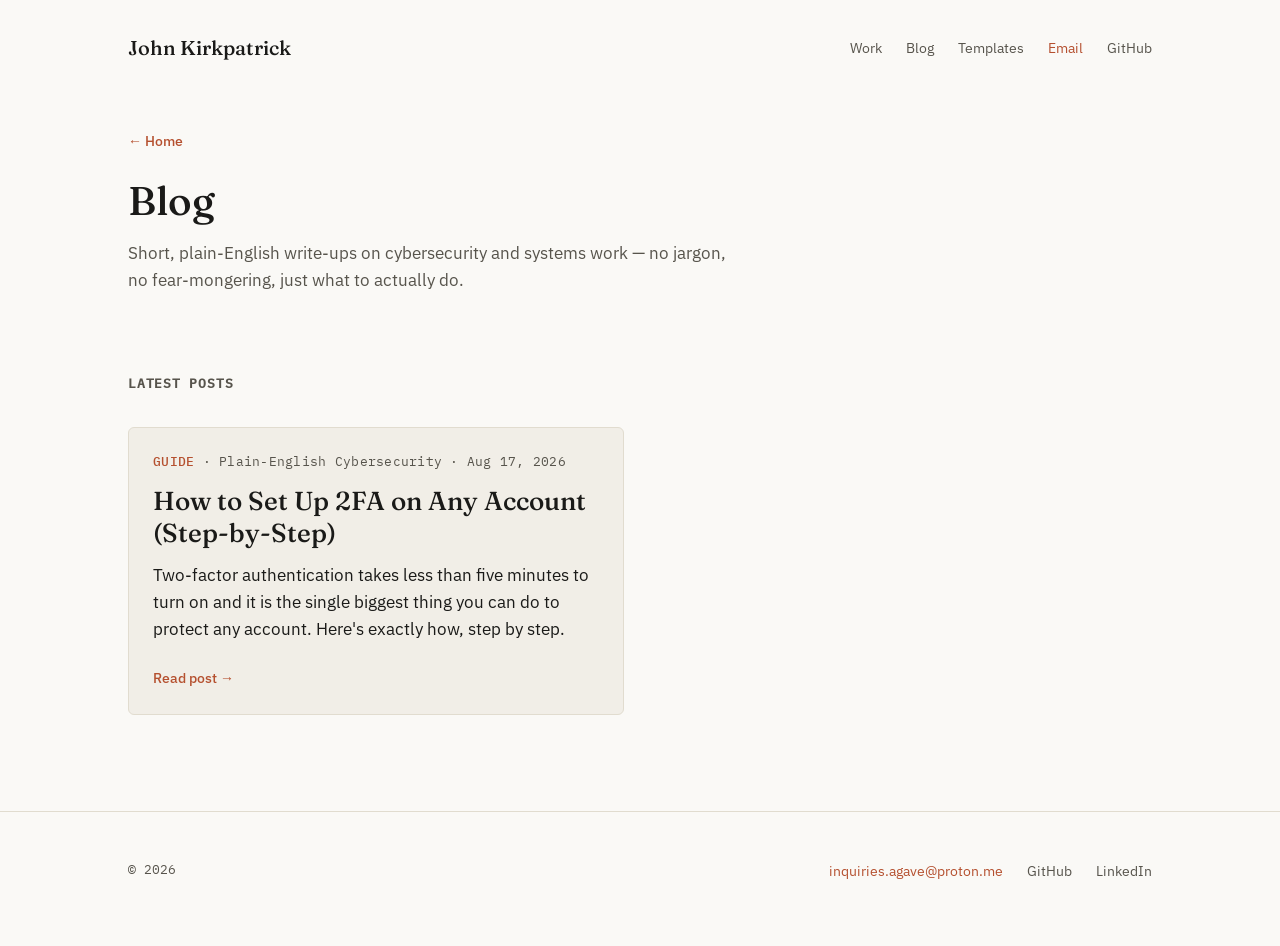
==== blog/index.html @ 3819a46a "first blog post" ====
<!doctype html>
<html lang="en">
<head>
<meta charset="utf-8" />
<meta name="viewport" content="width=device-width, initial-scale=1" />
<meta http-equiv="Content-Security-Policy" content="default-src 'self'; img-src 'self'; style-src 'self'; script-src 'self'; base-uri 'self'; object-src 'none'; form-action 'none'" />
<title>Blog — John Kirkpatrick</title>
<meta name="description" content="Plain-English guides on cybersecurity and systems work, written for people who aren't in IT." />
<meta property="og:type" content="website" />
<meta property="og:title" content="Blog — John Kirkpatrick" />
<meta property="og:description" content="Plain-English guides on cybersecurity and systems work, written for people who aren't in IT." />
<meta property="og:image" content="https://www.johnleokirkpatrick.com/assets/portrait.jpg" />
<meta property="og:url" content="https://www.johnleokirkpatrick.com/blog/" />
<meta name="twitter:card" content="summary" />
<meta name="twitter:title" content="Blog — John Kirkpatrick" />
<meta name="twitter:description" content="Plain-English guides on cybersecurity and systems work, written for people who aren't in IT." />
<meta name="twitter:image" content="https://www.johnleokirkpatrick.com/assets/portrait.jpg" />
<link rel="stylesheet" href="../css/styles.css" />
</head>
<body>

  <header class="site">
    <div class="wrap">
      <span class="site-name">John Kirkpatrick</span>
      <nav class="header-links">
        <a href="../index.html#work">Work</a>
        <a href="./">Blog</a>
        <a href="../templates/">Templates</a>
        <a class="contact" href="mailto:inquiries.agave@proton.me">Email</a>
        <a href="https://github.com/jleok" target="_blank" rel="noopener">GitHub</a>
      </nav>
    </div>
  </header>

  <div class="detail-top">
    <div class="wrap">
      <a class="back-link" href="../index.html">← Home</a>
    </div>
  </div>

  <section class="blog-intro">
    <div class="wrap">
      <h1>Blog</h1>
      <p>
        Short, plain-English write-ups on cybersecurity and systems work —
        no jargon, no fear-mongering, just what to actually do.
      </p>
    </div>
  </section>

  <section class="catalogue">
    <div class="wrap">
      <h2 class="work-eyebrow">Latest posts</h2>
      <div class="grid">

        <article class="card">
          <p class="meta"><span class="tag">GUIDE</span> · Plain-English Cybersecurity · Aug 17, 2026</p>
          <h3>How to Set Up 2FA on Any Account (Step-by-Step)</h3>
          <p>
            Two-factor authentication takes less than five minutes to turn
            on and it is the single biggest thing you can do to protect
            any account. Here's exactly how, step by step.
          </p>
          <a class="link" href="posts/how-to-set-up-2fa.html">Read post →</a>
        </article>

      </div>
    </div>
  </section>

  <footer class="site">
    <div class="wrap">
      <span class="footer-copy">© 2026</span>
      <nav class="footer-links">
        <a class="contact" href="mailto:inquiries.agave@proton.me">inquiries.agave@proton.me</a>
        <a href="https://github.com/jleok" target="_blank" rel="noopener">GitHub</a>
        <a href="https://linkedin.com/in/johnleok" target="_blank" rel="noopener">LinkedIn</a>
      </nav>
    </div>
  </footer>

  <script src="../js/reveal.js"></script>
</body>
</html>
---- css/styles.css ----
/* ============================================================
   John Kirkpatrick — personal site
   Design source: ../design/theme.md, layout.md, sitemap.md
   Self-hosted fonts (see ../fonts/) — no third-party requests.

   2026
   ============================================================ */

@font-face {
  font-family: "Fraunces";
  font-style: normal;
  font-weight: 400;
  font-display: swap;
  src: url("../fonts/fraunces-variable.woff2") format("woff2");
}
@font-face {
  font-family: "Fraunces";
  font-style: normal;
  font-weight: 500;
  font-display: swap;
  src: url("../fonts/fraunces-variable.woff2") format("woff2");
}
@font-face {
  font-family: "Fraunces";
  font-style: normal;
  font-weight: 600;
  font-display: swap;
  src: url("../fonts/fraunces-variable.woff2") format("woff2");
}
@font-face {
  font-family: "IBM Plex Sans";
  font-style: normal;
  font-weight: 400;
  font-display: swap;
  src: url("../fonts/ibm-plex-sans-variable.woff2") format("woff2");
}
@font-face {
  font-family: "IBM Plex Sans";
  font-style: normal;
  font-weight: 500;
  font-display: swap;
  src: url("../fonts/ibm-plex-sans-variable.woff2") format("woff2");
}
@font-face {
  font-family: "IBM Plex Sans";
  font-style: normal;
  font-weight: 600;
  font-display: swap;
  src: url("../fonts/ibm-plex-sans-variable.woff2") format("woff2");
}
@font-face {
  font-family: "IBM Plex Mono";
  font-style: normal;
  font-weight: 400;
  font-display: swap;
  src: url("../fonts/ibm-plex-mono-400.woff2") format("woff2");
}
@font-face {
  font-family: "IBM Plex Mono";
  font-style: normal;
  font-weight: 500;
  font-display: swap;
  src: url("../fonts/ibm-plex-mono-500.woff2") format("woff2");
}

:root{
  /* ---- palette (theme.md) ---- */
  --bg: #FAF9F6;
  --surface: #F1EEE7;
  --border: #E1DCCF;
  --text-primary: #1A1A18;
  --text-secondary: #57544C;
  --accent: #B5502F;
  --accent-strong: #9A4425;
  --accent-on-accent: #FFFFFF;

  /* ---- type ---- */
  --font-display: "Fraunces", Georgia, "Iowan Old Style", "Palatino Linotype", serif;
  --font-sans: "IBM Plex Sans", -apple-system, BlinkMacSystemFont, "Segoe UI", Helvetica, Arial, sans-serif;
  --font-mono: "IBM Plex Mono", ui-monospace, SFMono-Regular, Menlo, Consolas, "Liberation Mono", monospace;

  --text-display: 3rem;        /* 48px */
  --text-h1-detail: 2.5rem;    /* ~40px, project detail title */
  --text-h2: 1.625rem;         /* 26px, in-card title */
  --text-h3: 1.25rem;          /* 20px */
  --text-body: 1.0625rem;      /* 17px */
  --text-small: 0.875rem;      /* 14px */
  --text-meta: 0.8125rem;      /* 13px */

  /* ---- spacing scale (8px base) ---- */
  --space-1: 4px;
  --space-2: 8px;
  --space-3: 12px;
  --space-4: 16px;
  --space-5: 24px;
  --space-6: 32px;
  --space-7: 48px;
  --space-8: 64px;
  --space-9: 96px;
  --space-10: 128px;

  --content-max: 1120px;
  --gutter: 48px;
}

@media (max-width: 640px){
  :root{
    --text-display: 2.125rem;   /* 34px */
    --text-h1-detail: 1.875rem; /* ~30px */
    --text-h2: 1.375rem;
    --gutter: 24px;
  }
}

*{ box-sizing: border-box; }
html, body{ margin:0; padding:0; }
body{
  background: var(--bg);
  color: var(--text-primary);
  font-family: var(--font-sans);
  font-size: 16px;
  line-height: 1.6;
  -webkit-font-smoothing: antialiased;
}
a{ color: inherit; text-decoration: none; }

::selection{
  background: var(--accent);
  color: var(--accent-on-accent);
}

/* underline sweep — shared by nav links, back-link, and card links */
.header-links a,
.back-link,
.card .link{
  position: relative;
}
.header-links a::after,
.back-link::after,
.card .link::after{
  content: "";
  position: absolute;
  left: 0;
  bottom: -2px;
  width: 100%;
  height: 1px;
  background: currentColor;
  transform: scaleX(0);
  transform-origin: right;
  transition: transform .2s ease;
}
.header-links a:hover::after,
.back-link:hover::after,
.card:hover .link::after{
  transform: scaleX(1);
  transform-origin: left;
}

.wrap{
  max-width: var(--content-max);
  margin: 0 auto;
  padding-left: var(--gutter);
  padding-right: var(--gutter);
}

/* ---------------- header ---------------- */
header.site{
  padding-top: var(--space-6);
  padding-bottom: var(--space-6);
}
header.site .wrap{
  display: flex;
  align-items: center;
  justify-content: space-between;
  gap: var(--space-4);
  flex-wrap: wrap;
}
.site-name{
  font-family: var(--font-display);
  font-weight: 500;
  font-size: var(--text-h3);
}
.header-links{
  display: flex;
  align-items: center;
  gap: var(--space-5);
  font-size: var(--text-small);
}
.header-links a{ color: var(--text-secondary); transition: color .15s ease; }
.header-links a:hover{ color: var(--accent); }
.header-links a.contact{ color: var(--accent); }
.header-links a.contact:hover{ color: var(--accent-strong); }

/* ---------------- intro ---------------- */
.intro{
  padding-top: var(--space-9);
  padding-bottom: var(--space-8);
}
.intro-inner{
  display: flex;
  align-items: flex-start;
  justify-content: space-between;
  gap: var(--space-8);
}
.intro .measure{
  max-width: 640px;
  flex: 1 1 420px;
}
.intro h1{
  font-family: var(--font-display);
  font-weight: 600;
  font-size: var(--text-display);
  line-height: 1.1;
  margin: 0 0 var(--space-5) 0;
}
.intro p{
  font-size: var(--text-body);
  color: var(--text-secondary);
  margin: 0;
  max-width: 56ch;
}

/* portrait — real photo, kept in color (see theme.md: the warm wood tones
   already sit close to the palette, so grayscale was rejected). */
.intro-photo-block{
  flex: 0 0 auto;
  width: 220px;
}
.intro-photo{
  border: 1px solid var(--border);
  border-radius: 6px;
  overflow: hidden;
  background: var(--surface);
}
.intro-photo img{
  display: block;
  width: 100%;
  height: 100%;
  object-fit: cover;
}

/* ---------------- work index ---------------- */
.work,
.catalogue{
  padding-top: var(--space-6);
  padding-bottom: var(--space-9);
}
.work-eyebrow{
  font-family: var(--font-mono);
  font-size: var(--text-meta);
  letter-spacing: 0.06em;
  text-transform: uppercase;
  color: var(--text-secondary);
  margin: 0 0 var(--space-6) 0;
}
.grid{
  display: grid;
  grid-template-columns: repeat(2, 1fr);
  gap: var(--space-6);
}
@media (max-width: 1023px){
  .grid{ grid-template-columns: 1fr; }
  .intro-inner{ flex-direction: column; align-items: flex-start; gap: var(--space-6); }
  .intro-photo-block{ width: 160px; }
}

.card{
  display: flex;
  flex-direction: column;
  background: var(--surface);
  border: 1px solid var(--border);
  border-radius: 6px;
  padding: var(--space-5);
  transition: border-color .15s ease, transform .15s ease, box-shadow .15s ease;
}
.card:hover{
  border-color: var(--accent);
  transform: translateY(-4px);
  box-shadow: 0 8px 24px rgba(26, 26, 24, 0.08);
}

/* scroll-in reveal — class added by js/reveal.js only when JS runs and
   the user hasn't asked for reduced motion; cards are visible by default
   otherwise, so a JS failure never leaves content stuck invisible. */
.card.will-reveal{
  opacity: 0;
  transform: translateY(16px);
  transition: opacity .5s ease, transform .5s ease;
}
.card.will-reveal.is-visible{
  opacity: 1;
  transform: translateY(0);
}
.card.will-reveal:hover{
  transform: translateY(-4px);
}

/* card photo — same frame language as .intro-photo (border, radius,
   surface fill, no shadow), inset within the existing card padding
   rather than full-bleed, so it reads as one more block in the card,
   not a different component. */
.card-photo{
  border: 1px solid var(--border);
  border-radius: 6px;
  overflow: hidden;
  background: var(--surface);
  aspect-ratio: 16 / 9;
  margin: 0 0 var(--space-4) 0;
}
.card-photo img{
  display: block;
  width: 100%;
  height: 100%;
  object-fit: cover;
}

.card .meta{
  font-family: var(--font-mono);
  font-size: var(--text-meta);
  color: var(--text-secondary);
  margin: 0 0 var(--space-3) 0;
  letter-spacing: 0.02em;
}
.card .meta .tag{
  color: var(--accent);
  font-weight: 500;
}
.card h3{
  font-family: var(--font-display);
  font-weight: 500;
  font-size: var(--text-h2);
  line-height: 1.25;
  margin: 0 0 var(--space-3) 0;
}
.card p{
  font-size: var(--text-body);
  color: var(--text-primary);
  margin: 0 0 var(--space-5) 0;
  flex-grow: 1;
}
.card .link{
  font-size: var(--text-small);
  font-weight: 500;
  color: var(--accent);
  align-self: flex-start;
}
.card:hover .link{ color: var(--accent-strong); }

/* ---------------- project detail page ---------------- */
.detail-top{ padding-top: var(--space-6); }
.back-link{
  display: inline-block;
  font-size: var(--text-small);
  font-weight: 500;
  color: var(--accent);
}
.back-link:hover{ color: var(--accent-strong); }

.detail-header{ padding-top: var(--space-5); padding-bottom: var(--space-7); }
.detail-header h1{
  font-family: var(--font-display);
  font-weight: 500;
  font-size: var(--text-h1-detail);
  line-height: 1.15;
  margin: 0 0 var(--space-3) 0;
  max-width: 680px;
}
.detail-meta{
  font-family: var(--font-mono);
  font-size: var(--text-meta);
  color: var(--text-secondary);
  letter-spacing: 0.02em;
}
.detail-meta .tag{ color: var(--accent); font-weight: 500; }

/* body + rail sit side by side so the wide desktop measure doesn't leave
   dead space to the right of the prose column; rail photos are supporting
   texture only (no captions) — the one photo that needs a caption is the
   full-width one in .detail-media below. */
.detail-layout{
  display: flex;
  align-items: flex-start;
  gap: var(--space-7);
  padding-bottom: var(--space-8);
}
.detail-body{
  flex: 1 1 680px;
  max-width: 680px;
}
.detail-body p{
  font-size: var(--text-body);
  color: var(--text-primary);
  margin: 0 0 var(--space-4) 0;
}
.detail-rail{
  flex: 0 0 260px;
  display: flex;
  flex-direction: column;
  gap: var(--space-5);
}
.detail-rail .frame{
  border: 1px solid var(--border);
  border-radius: 6px;
  overflow: hidden;
  background: var(--surface);
  aspect-ratio: 4 / 3;
}
.detail-rail img{ display: block; width: 100%; height: 100%; object-fit: cover; }

@media (max-width: 1023px){
  .detail-layout{ flex-direction: column; }
  .detail-rail{
    flex-direction: row;
    width: 100%;
    flex: 0 0 auto;
  }
  .detail-rail .frame{ flex: 1 1 0; }
}

.detail-media{ padding-bottom: var(--space-9); }
.detail-media .frame{
  border: 1px solid var(--border);
  border-radius: 6px;
  overflow: hidden;
  background: var(--surface);
}
.detail-media img{ display: block; width: 100%; height: auto; }
.detail-media figcaption{
  margin-top: var(--space-2);
  font-family: var(--font-mono);
  font-size: var(--text-meta);
  color: var(--text-secondary);
}

/* ---------------- section intro (templates index, blog index) ---------------- */
.template-intro,
.blog-intro{ padding-top: var(--space-5); padding-bottom: var(--space-7); }
.template-intro h1,
.blog-intro h1{
  font-family: var(--font-display);
  font-weight: 500;
  font-size: var(--text-h1-detail);
  line-height: 1.15;
  margin: 0 0 var(--space-4) 0;
  max-width: 680px;
}
.template-intro p,
.blog-intro p{
  font-size: var(--text-body);
  color: var(--text-secondary);
  margin: 0;
  max-width: 62ch;
}

/* ---------------- article body (blog posts) ----------------
   Extends .detail-body (project detail pages) with the elements a
   long-form post needs — sub-headings and lists — that a project
   write-up never used. Same tokens, same measure, same voice. */
.detail-body h2{
  font-family: var(--font-sans);
  font-weight: 600;
  font-size: var(--text-h3);
  color: var(--text-primary);
  margin: var(--space-7) 0 var(--space-3) 0;
}
.detail-body h2:first-child{ margin-top: 0; }
.detail-body ol,
.detail-body ul{
  font-size: var(--text-body);
  color: var(--text-primary);
  margin: 0 0 var(--space-4) 0;
  padding-left: 1.25em;
}
.detail-body li{ margin-bottom: var(--space-2); }
.detail-body li:last-child{ margin-bottom: 0; }
.detail-body li > p{ margin: 0; }
.detail-body strong{ font-weight: 600; }

/* inline figure within the prose column — same frame language as
   .detail-media, just sized to the 680px measure instead of full width */
.body-figure{ margin: 0 0 var(--space-5) 0; }
.body-figure .frame{
  border: 1px solid var(--border);
  border-radius: 6px;
  overflow: hidden;
  background: var(--surface);
}
.body-figure img{ display: block; width: 100%; height: auto; }
.body-figure figcaption{
  margin-top: var(--space-2);
  font-family: var(--font-mono);
  font-size: var(--text-meta);
  color: var(--text-secondary);
}

.template-downloads{ padding-bottom: var(--space-9); }
.download-grid{
  display: grid;
  grid-template-columns: repeat(3, 1fr);
  gap: var(--space-6);
}
@media (max-width: 1023px){
  .download-grid{ grid-template-columns: 1fr; }
}
.download-card{
  display: flex;
  flex-direction: column;
  background: var(--surface);
  border: 1px solid var(--border);
  border-radius: 6px;
  padding: var(--space-5);
  transition: border-color .15s ease;
}
.download-card:hover{ border-color: var(--accent); }
.download-card .meta{
  font-family: var(--font-mono);
  font-size: var(--text-meta);
  color: var(--text-secondary);
  margin: 0 0 var(--space-3) 0;
  letter-spacing: 0.02em;
}
.download-card .meta .tag{ color: var(--accent); font-weight: 500; }
.download-card h3{
  font-family: var(--font-display);
  font-weight: 500;
  font-size: var(--text-h3);
  line-height: 1.25;
  margin: 0 0 var(--space-2) 0;
}
.download-card p{
  font-size: var(--text-small);
  color: var(--text-primary);
  margin: 0 0 var(--space-5) 0;
  flex-grow: 1;
}
.btn{
  display: inline-block;
  align-self: flex-start;
  font-family: var(--font-sans);
  font-size: var(--text-small);
  font-weight: 500;
  color: var(--accent-on-accent);
  background: var(--accent);
  border-radius: 4px;
  padding: var(--space-2) var(--space-4);
  transition: background .15s ease;
}
.btn:hover{ background: var(--accent-strong); }

/* ---------------- footer ---------------- */
footer.site{
  padding-top: var(--space-7);
  padding-bottom: var(--space-8);
  border-top: 1px solid var(--border);
}
footer.site .wrap{
  display: flex;
  align-items: center;
  justify-content: space-between;
  gap: var(--space-4);
  flex-wrap: wrap;
}
.footer-copy{ font-family: var(--font-mono); font-size: var(--text-meta); color: var(--text-secondary); }
.footer-links{ display: flex; align-items: center; gap: var(--space-5); font-size: var(--text-small); }
.footer-links a{ color: var(--text-secondary); }
.footer-links a:hover{ color: var(--accent); }
.footer-links a.contact{ color: var(--accent); }
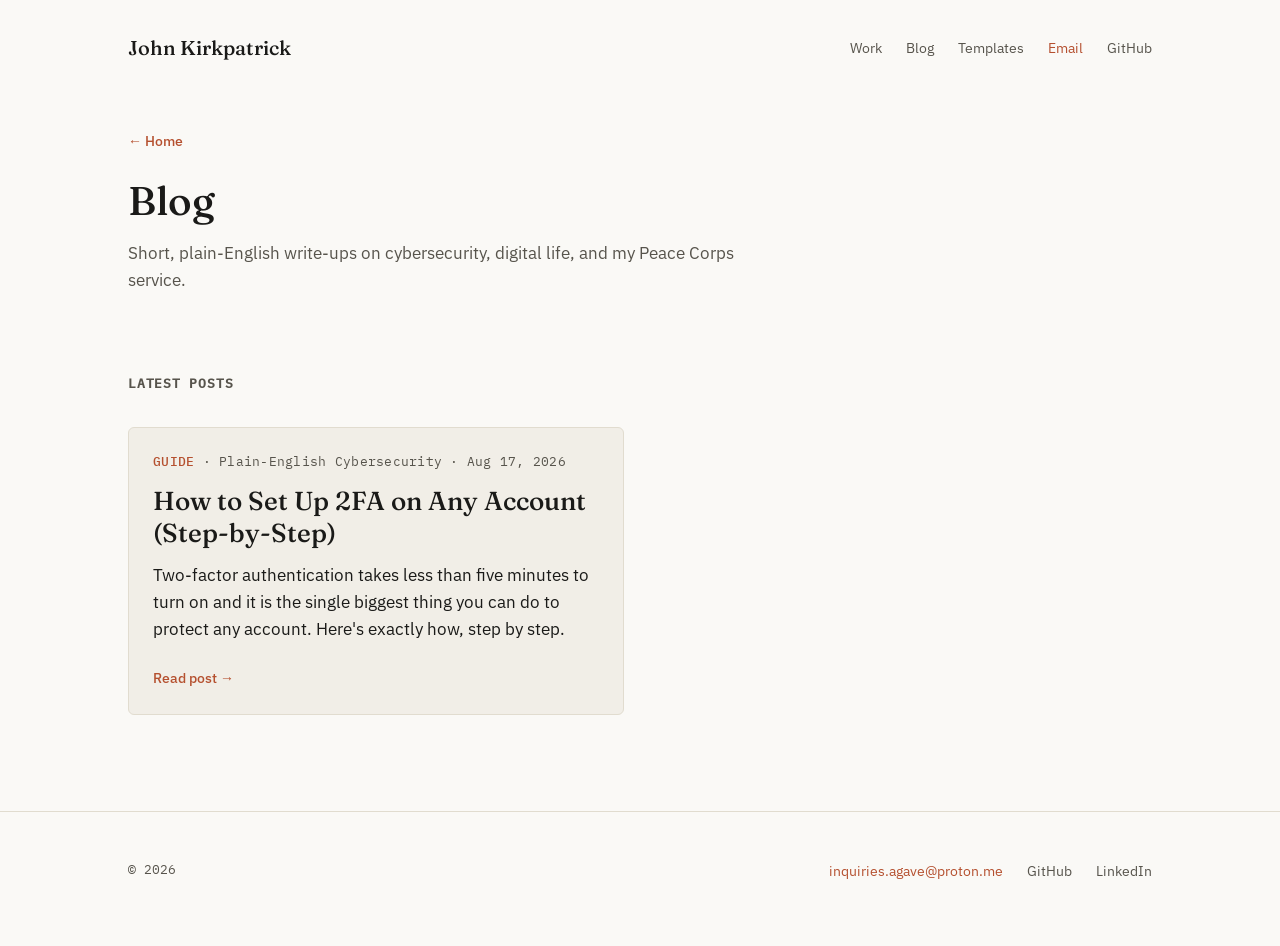
==== commit 182b8974: "blog description changed" ====
--- a/blog/index.html
+++ b/blog/index.html
@@ -42,8 +42,7 @@
     <div class="wrap">
       <h1>Blog</h1>
       <p>
-        Short, plain-English write-ups on cybersecurity and systems work —
-        no jargon, no fear-mongering, just what to actually do.
+        Short, plain-English write-ups on cybersecurity, digital life, and my Peace Corps service. 
       </p>
     </div>
   </section>
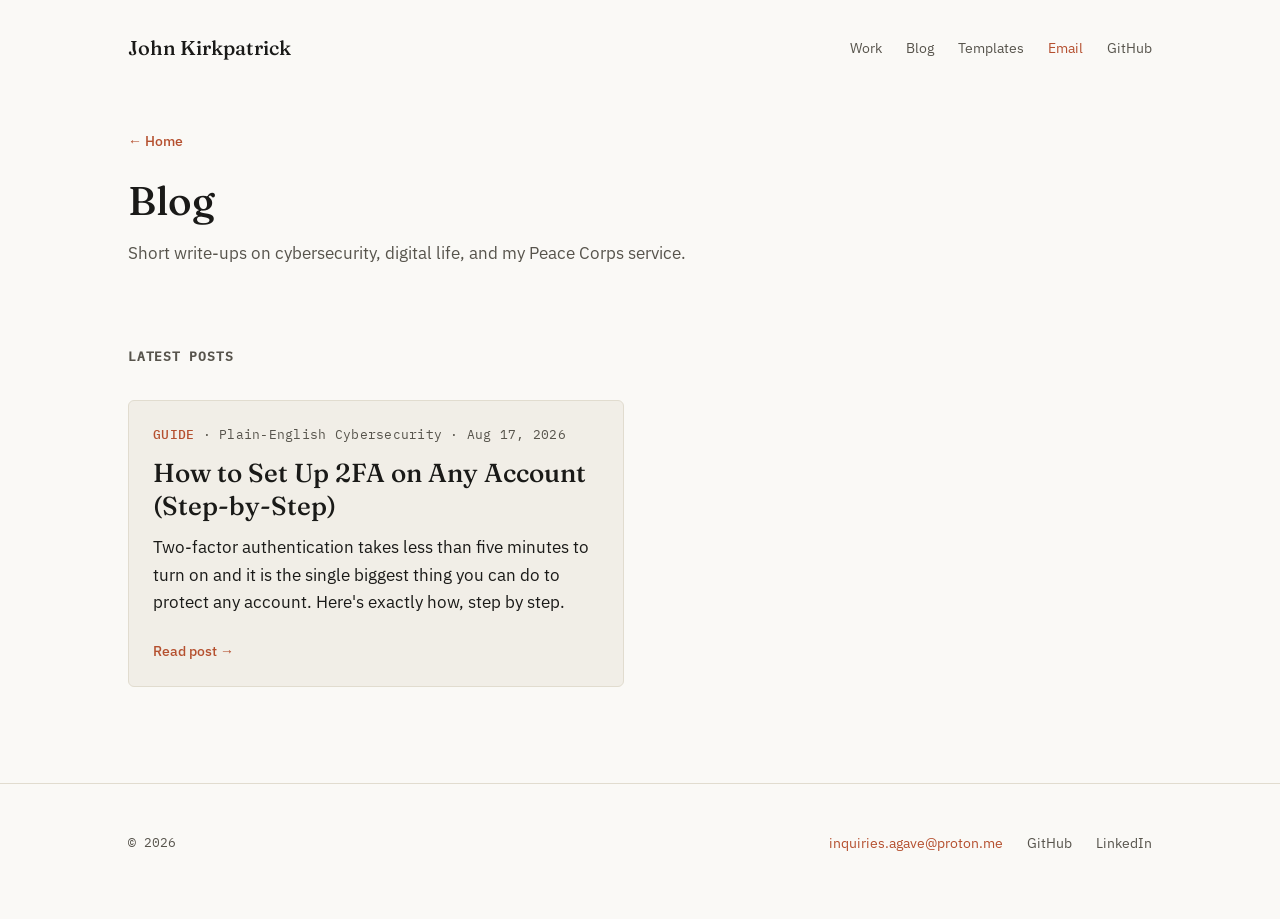
==== commit a555a5ca: "blog description change" ====
--- a/blog/index.html
+++ b/blog/index.html
@@ -42,7 +42,7 @@
     <div class="wrap">
       <h1>Blog</h1>
       <p>
-        Short, plain-English write-ups on cybersecurity, digital life, and my Peace Corps service. 
+        Short write-ups on cybersecurity, digital life, and my Peace Corps service.
       </p>
     </div>
   </section>
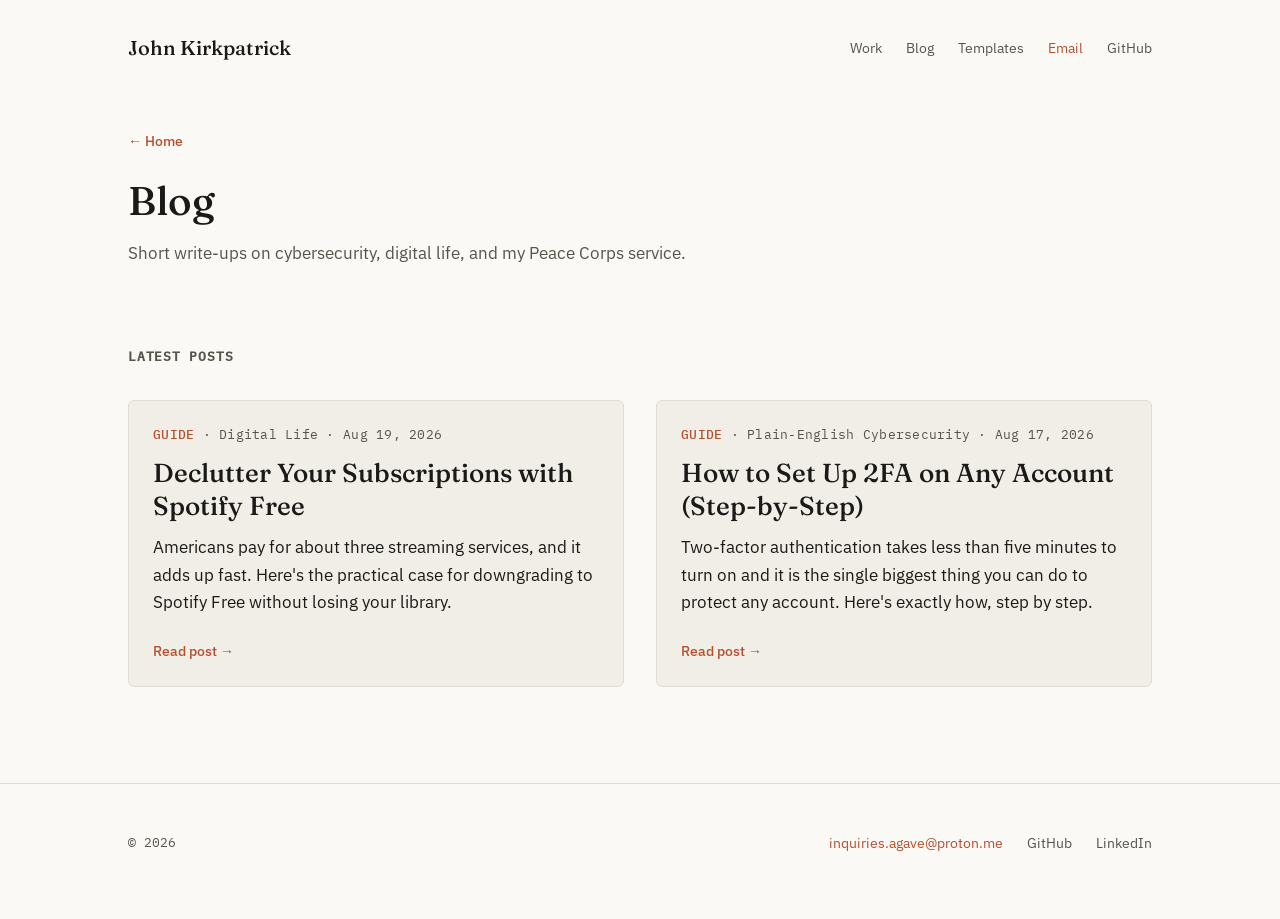
==== commit 22066a13: "blog post spotify free" ====
--- a/blog/index.html
+++ b/blog/index.html
@@ -4,6 +4,7 @@
 <meta charset="utf-8" />
 <meta name="viewport" content="width=device-width, initial-scale=1" />
 <meta http-equiv="Content-Security-Policy" content="default-src 'self'; img-src 'self'; style-src 'self'; script-src 'self'; base-uri 'self'; object-src 'none'; form-action 'none'" />
+<link rel="icon" type="image/svg+xml" href="../favicon.svg" />
 <title>Blog — John Kirkpatrick</title>
 <meta name="description" content="Plain-English guides on cybersecurity and systems work, written for people who aren't in IT." />
 <meta property="og:type" content="website" />
@@ -53,6 +54,17 @@
       <div class="grid">
 
         <article class="card">
+          <p class="meta"><span class="tag">GUIDE</span> · Digital Life · Aug 19, 2026</p>
+          <h3>Declutter Your Subscriptions with Spotify Free</h3>
+          <p>
+            Americans pay for about three streaming services, and it adds
+            up fast. Here's the practical case for downgrading to Spotify
+            Free without losing your library.
+          </p>
+          <a class="link" href="posts/declutter-your-subscriptions-with-spotify-free.html">Read post →</a>
+        </article>
+
+        <article class="card">
           <p class="meta"><span class="tag">GUIDE</span> · Plain-English Cybersecurity · Aug 17, 2026</p>
           <h3>How to Set Up 2FA on Any Account (Step-by-Step)</h3>
           <p>
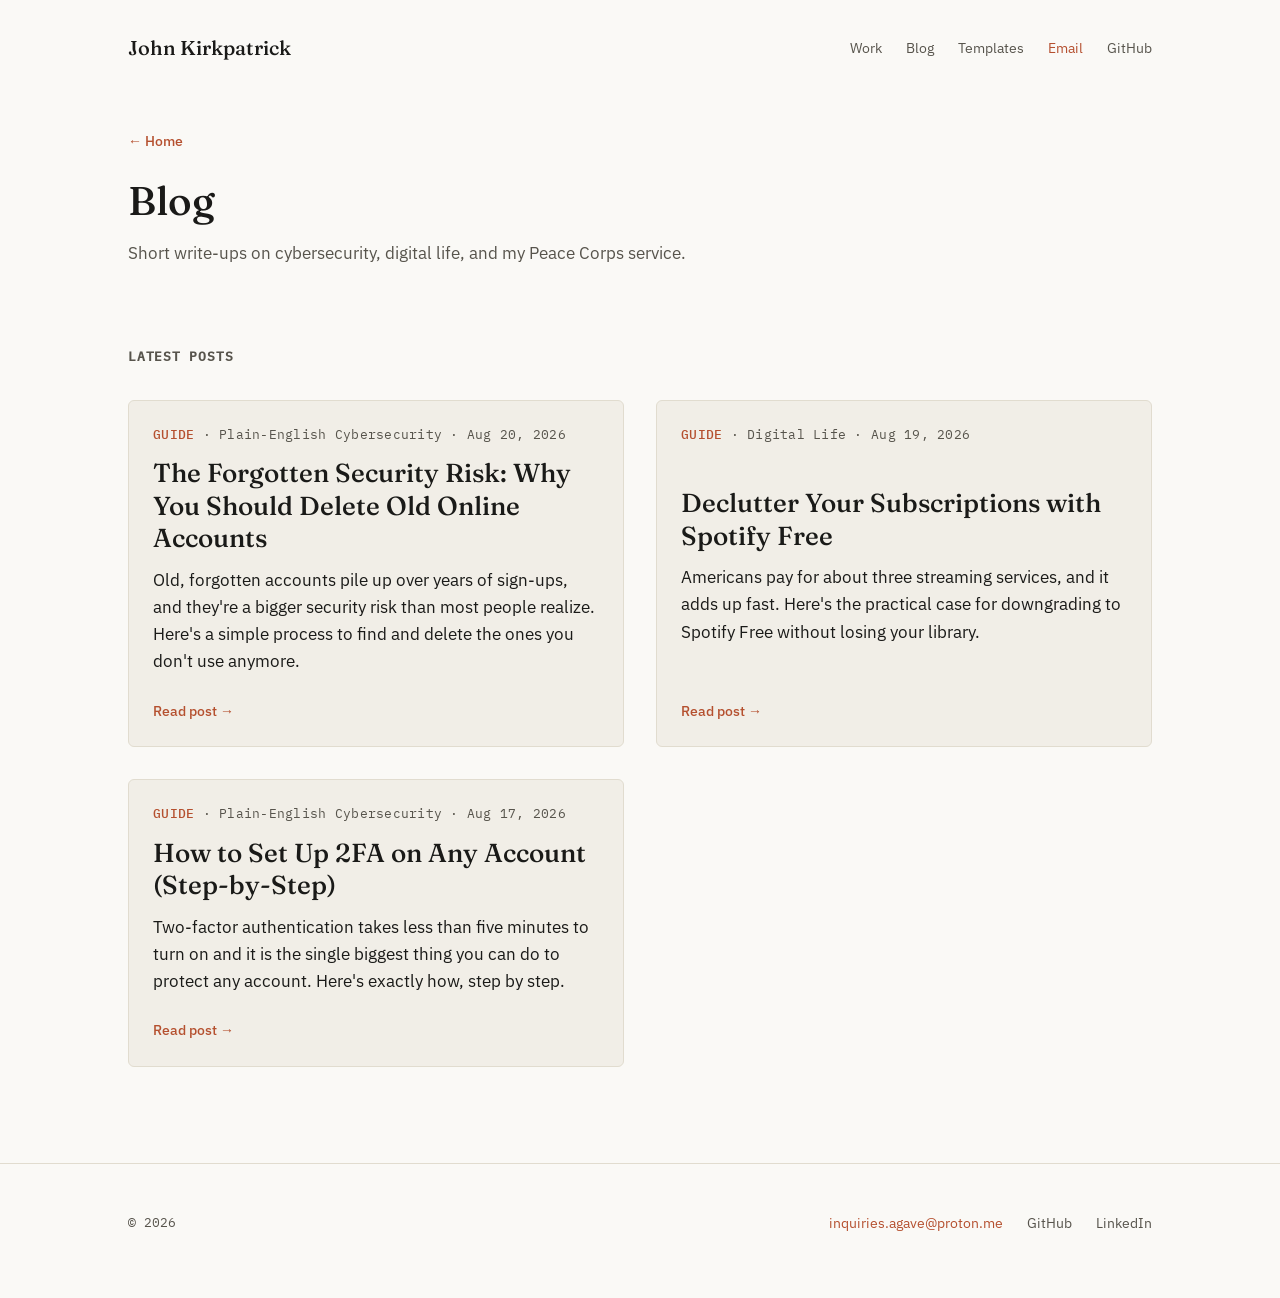
==== commit 5363409d: "blog 3" ====
--- a/blog/index.html
+++ b/blog/index.html
@@ -54,6 +54,18 @@
       <div class="grid">
 
         <article class="card">
+          <p class="meta"><span class="tag">GUIDE</span> · Plain-English Cybersecurity · Aug 20, 2026</p>
+          <h3>The Forgotten Security Risk: Why You Should Delete Old Online Accounts</h3>
+          <p>
+            Old, forgotten accounts pile up over years of sign-ups, and
+            they're a bigger security risk than most people realize. Here's
+            a simple process to find and delete the ones you don't use
+            anymore.
+          </p>
+          <a class="link" href="posts/delete-old-online-accounts.html">Read post →</a>
+        </article>
+
+        <article class="card">
           <p class="meta"><span class="tag">GUIDE</span> · Digital Life · Aug 19, 2026</p>
           <h3>Declutter Your Subscriptions with Spotify Free</h3>
           <p>
